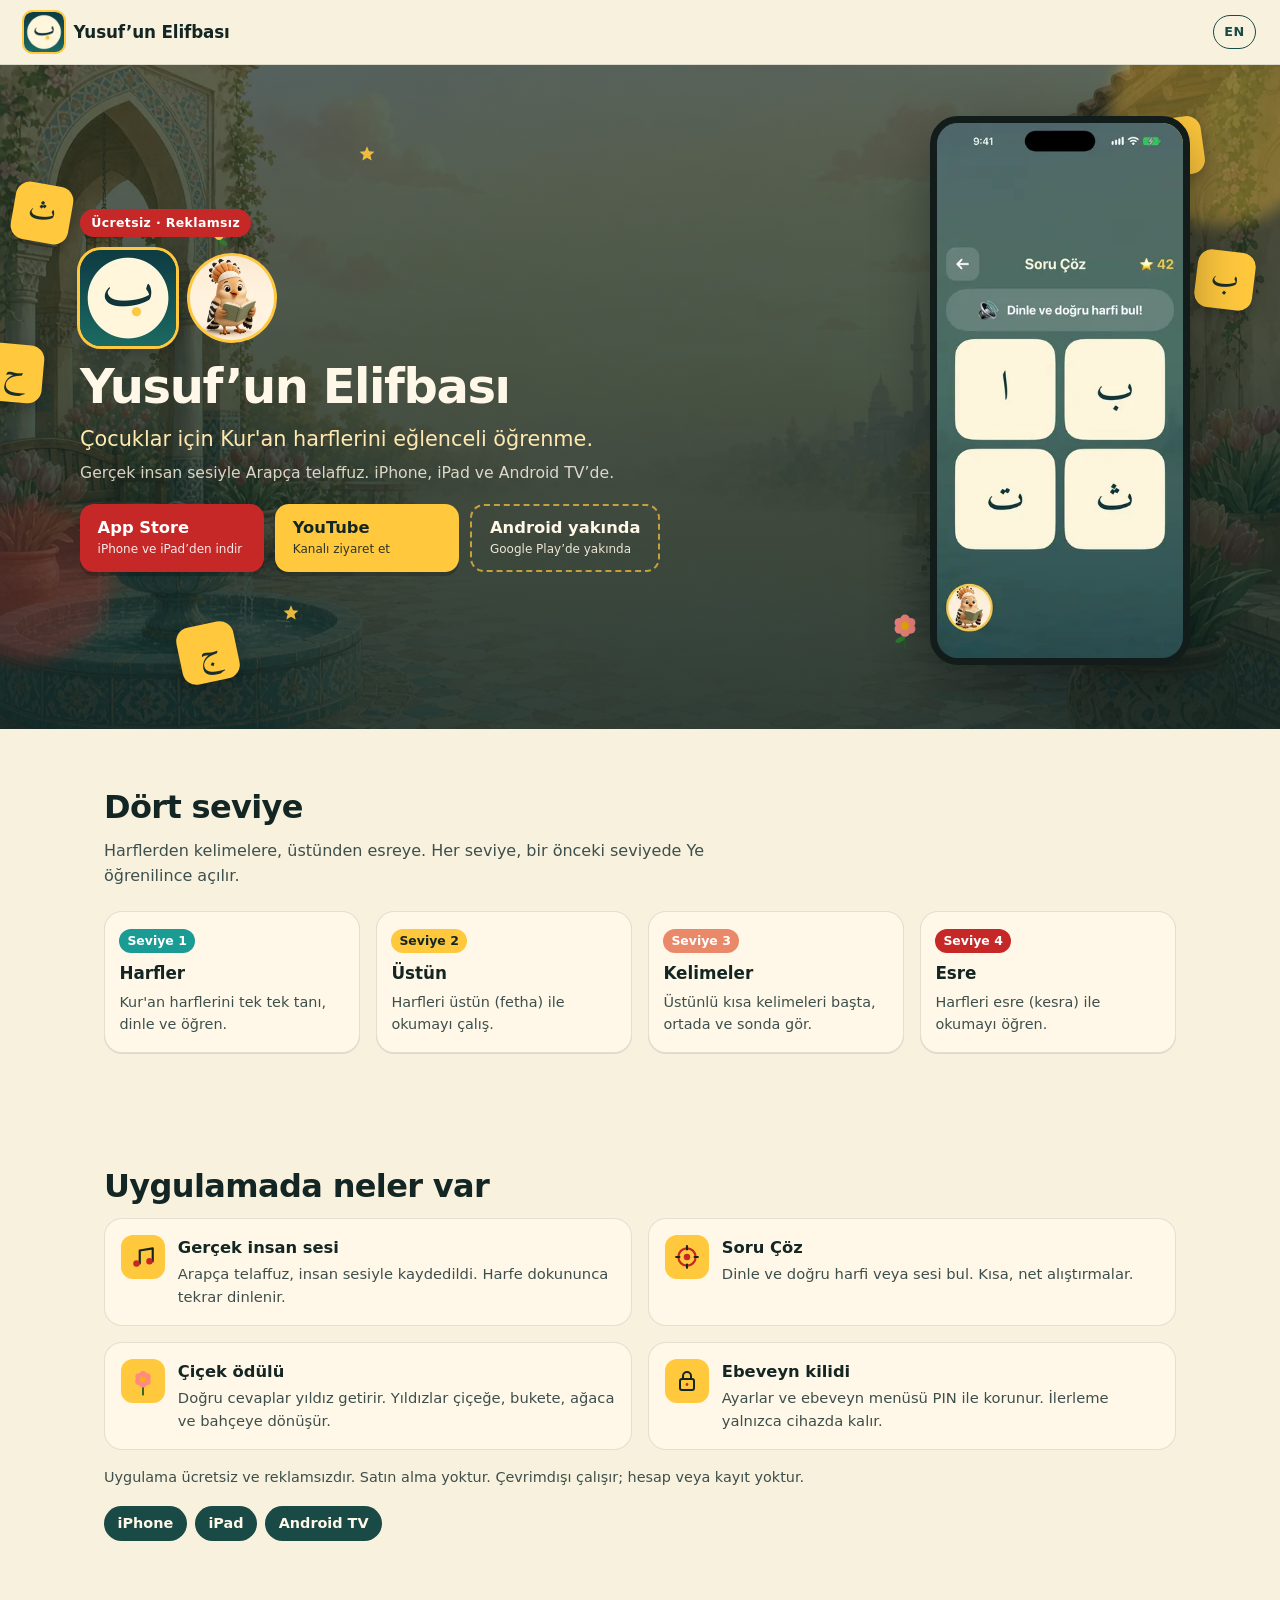
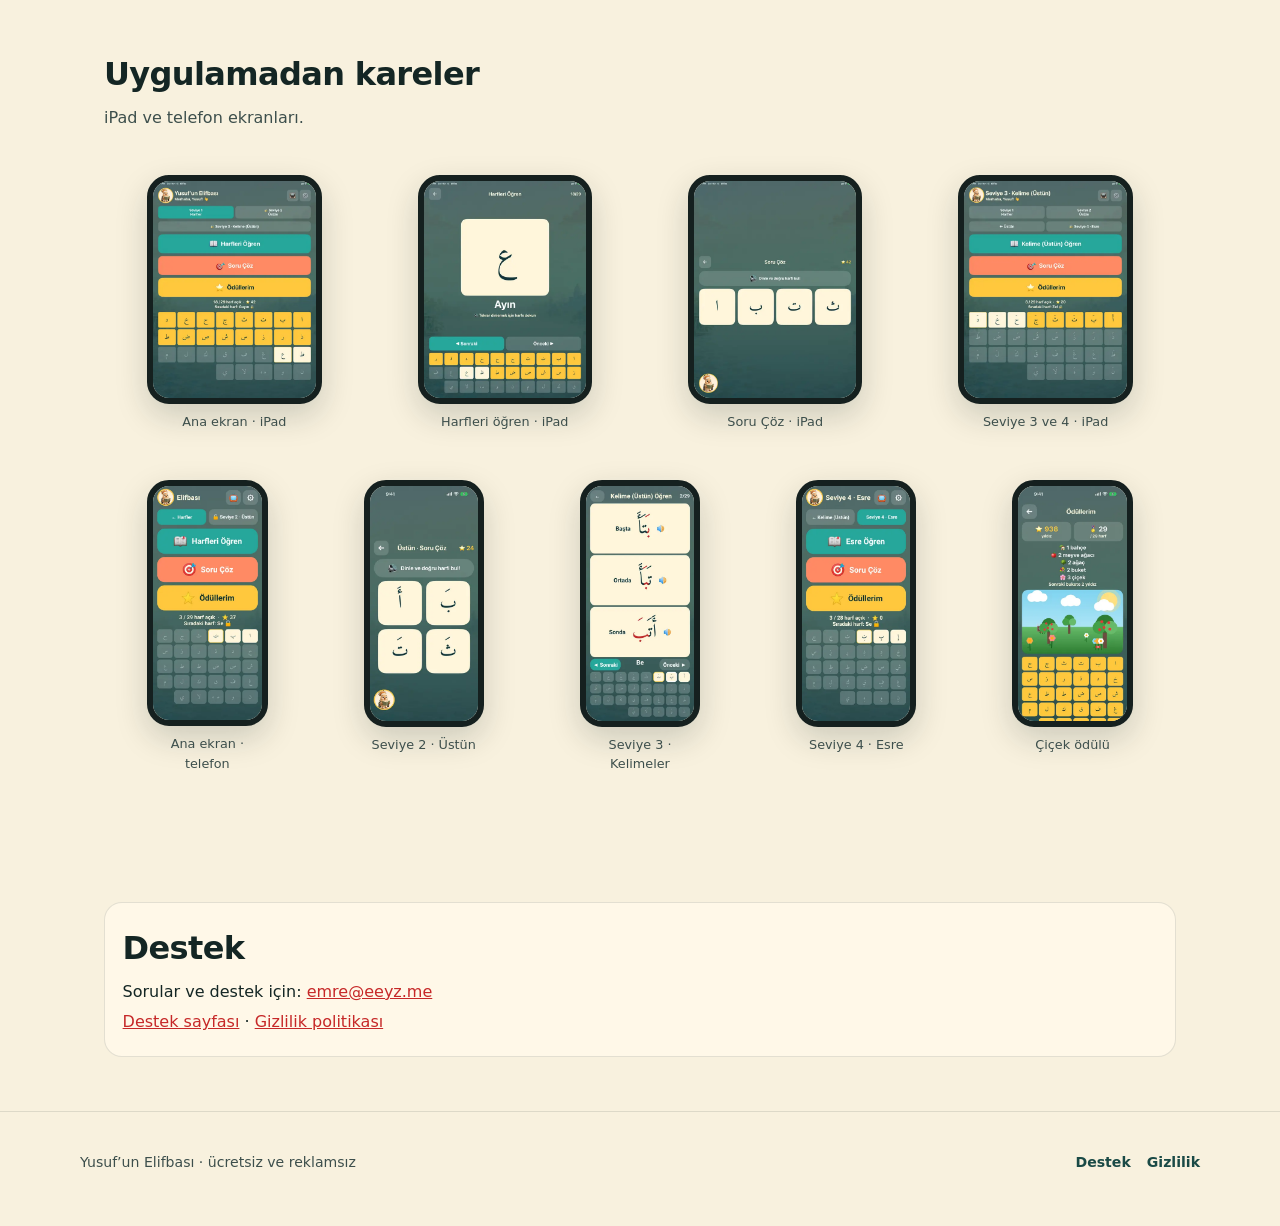
==== index.html @ 8024cc21 "Add Yusuf’un Elifbası landing page Standalone static site for GitHub Pages, copied from the elifba-l" ====
<!doctype html>
<html lang="tr">
<head>
<meta charset="utf-8">
<meta name="viewport" content="width=device-width,initial-scale=1">
<title>Yusuf’un Elifbası — çocuklar için Kur'an harfleri</title>
<meta name="description" content="Yusuf’un Elifbası: çocuklar için ücretsiz, reklamsız Kur'an harfleri uygulaması. Seviye 1–4, gerçek insan sesi, Soru Çöz ve çiçek ödülü. iPhone, iPad ve Android TV.">
<link rel="canonical" href="https://emreenesyavuz.github.io/yusufun-elifbasi/">
<meta name="theme-color" content="#C62828">
<meta name="color-scheme" content="light">

<meta property="og:type" content="website">
<meta property="og:site_name" content="Yusuf’un Elifbası">
<meta property="og:title" content="Yusuf’un Elifbası">
<meta property="og:description" content="Çocuklar için Kur'an harflerini eğlenceli öğrenme. Ücretsiz, reklamsız. iPhone, iPad ve Android TV.">
<meta property="og:url" content="https://emreenesyavuz.github.io/yusufun-elifbasi/">
<meta property="og:image" content="https://emreenesyavuz.github.io/yusufun-elifbasi/assets/img/og.jpg">
<meta property="og:image:width" content="1200">
<meta property="og:image:height" content="630">
<meta property="og:locale" content="tr_TR">
<meta property="og:locale:alternate" content="en_US">
<meta name="twitter:card" content="summary_large_image">
<meta name="twitter:title" content="Yusuf’un Elifbası">
<meta name="twitter:description" content="Çocuklar için Kur'an harflerini eğlenceli öğrenme. Ücretsiz, reklamsız.">
<meta name="twitter:image" content="https://emreenesyavuz.github.io/yusufun-elifbasi/assets/img/og.jpg">

<link rel="icon" type="image/png" sizes="32x32" href="assets/img/favicon-32.png">
<link rel="icon" type="image/png" sizes="48x48" href="assets/img/favicon-48.png">
<link rel="apple-touch-icon" href="assets/img/apple-touch.png">
<link rel="preload" href="assets/fonts/amiri-regular.woff2" as="font" type="font/woff2" crossorigin>
<link rel="stylesheet" href="assets/style.css">
<script defer src="assets/ga.js"></script>
</head>
<body>
<a class="skip" href="#icerik">İçeriğe geç / Skip to content</a>

<header class="top">
  <a class="brand" href="./">
    <img src="assets/img/icon-192.webp" width="40" height="40" alt="">
    <span>Yusuf’un Elifbası</span>
  </a>
  <button type="button" class="lang" id="langToggle" aria-label="Switch language">EN</button>
</header>

<section class="hero">
  <div class="hero-bg"></div>
  <div class="blob blob-gold"></div>
  <div class="blob blob-red"></div>

  <span class="tile-float t1" aria-hidden="true">ا</span>
  <span class="tile-float t2" aria-hidden="true">ب</span>
  <span class="tile-float t3" aria-hidden="true">ت</span>
  <span class="tile-float t4" aria-hidden="true">ث</span>
  <span class="tile-float t5" aria-hidden="true">ج</span>
  <span class="tile-float t6" aria-hidden="true">ح</span>

  <svg class="star s1" viewBox="0 0 24 24" aria-hidden="true"><path d="M12 1.6l2.7 6.6 7.2.7-5.4 4.6 1.7 7-6.2-3.5-6.2 3.5 1.7-7-5.4-4.6 7.2-.7z"/></svg>
  <svg class="star s2" viewBox="0 0 24 24" aria-hidden="true"><path d="M12 1.6l2.7 6.6 7.2.7-5.4 4.6 1.7 7-6.2-3.5-6.2 3.5 1.7-7-5.4-4.6 7.2-.7z"/></svg>
  <svg class="star s3" viewBox="0 0 24 24" aria-hidden="true"><path d="M12 1.6l2.7 6.6 7.2.7-5.4 4.6 1.7 7-6.2-3.5-6.2 3.5 1.7-7-5.4-4.6 7.2-.7z"/></svg>

  <svg class="flower f1" viewBox="0 0 40 54" aria-hidden="true">
    <line x1="20" y1="52" x2="20" y2="26" stroke="#1B5E20" stroke-width="2.6" stroke-linecap="round"/>
    <ellipse cx="14" cy="42" rx="7" ry="3.2" fill="#2E7D32" transform="rotate(-28 14 42)"/>
    <circle cx="20" cy="16" r="6.2" fill="#FF8A80"/>
    <circle cx="27.2" cy="20.2" r="6.2" fill="#FF8A80"/>
    <circle cx="27.2" cy="28.2" r="6.2" fill="#FF8A80"/>
    <circle cx="20" cy="32.2" r="6.2" fill="#FF8A80"/>
    <circle cx="12.8" cy="28.2" r="6.2" fill="#FF8A80"/>
    <circle cx="12.8" cy="20.2" r="6.2" fill="#FF8A80"/>
    <circle cx="20" cy="24" r="5" fill="#FFB300"/>
  </svg>
  <svg class="flower f2" viewBox="0 0 40 54" aria-hidden="true">
    <line x1="20" y1="52" x2="20" y2="26" stroke="#1B5E20" stroke-width="2.6" stroke-linecap="round"/>
    <ellipse cx="26" cy="42" rx="7" ry="3.2" fill="#2E7D32" transform="rotate(28 26 42)"/>
    <circle cx="20" cy="16" r="6.2" fill="#FFD740"/>
    <circle cx="27.2" cy="20.2" r="6.2" fill="#FFD740"/>
    <circle cx="27.2" cy="28.2" r="6.2" fill="#FFD740"/>
    <circle cx="20" cy="32.2" r="6.2" fill="#FFD740"/>
    <circle cx="12.8" cy="28.2" r="6.2" fill="#FFD740"/>
    <circle cx="12.8" cy="20.2" r="6.2" fill="#FFD740"/>
    <circle cx="20" cy="24" r="5" fill="#FFB300"/>
  </svg>

  <div class="hero-inner">
    <div class="hero-copy">
      <span class="badge"><span class="i18n-tr">Ücretsiz · Reklamsız</span><span class="i18n-en">Free · Ad-free</span></span>
      <div class="hero-brand">
        <img class="icon" src="assets/img/icon-192.webp" srcset="assets/img/icon-192.webp 192w, assets/img/icon-512.webp 512w" sizes="84px" width="84" height="84" alt="Yusuf’un Elifbası uygulamasının simgesi">
        <img class="mascot" src="assets/img/mascot-320.webp" srcset="assets/img/mascot-320.webp 320w, assets/img/mascot.webp 640w" sizes="72px" width="72" height="72" alt="Uygulamanın hüthüt kuşu maskotu, elinde kitap tutuyor">
      </div>
      <h1>Yusuf’un Elifbası</h1>
      <p class="pitch">
        <span class="i18n-tr">Çocuklar için Kur'an harflerini eğlenceli öğrenme.</span>
        <span class="i18n-en">A fun way for children to learn the letters of the Quran.</span>
      </p>
      <p class="sub">
        <span class="i18n-tr">Gerçek insan sesiyle Arapça telaffuz. iPhone, iPad ve Android TV’de.</span>
        <span class="i18n-en">Arabic pronunciation with a real human voice. On iPhone, iPad, and Android TV.</span>
      </p>
      <div class="ctas">
        <a class="btn btn-store" data-track="click_app_store" href="https://apps.apple.com/us/app/yusufun-elifbas%C4%B1/id6833286456">
          <strong>App Store</strong>
          <small class="i18n-tr">iPhone ve iPad’den indir</small>
          <small class="i18n-en">Download for iPhone and iPad</small>
        </a>
        <a class="btn btn-yt" data-track="click_youtube" href="https://www.youtube.com/@yusufun-elifbasi" rel="noopener">
          <strong>YouTube</strong>
          <small class="i18n-tr">Kanalı ziyaret et</small>
          <small class="i18n-en">Visit the channel</small>
        </a>
        <button type="button" class="btn btn-soon" data-track="click_android">
          <strong class="i18n-tr">Android yakında</strong>
          <strong class="i18n-en">Android coming soon</strong>
          <small class="i18n-tr">Google Play’de yakında</small>
          <small class="i18n-en">Coming soon on Google Play</small>
        </button>
      </div>
    </div>
    <div class="hero-art">
      <div class="device">
        <img src="assets/img/shots/phone-quiz-360.webp"
             srcset="assets/img/shots/phone-quiz-360.webp 360w, assets/img/shots/phone-quiz.webp 540w"
             sizes="(min-width: 800px) 260px, 230px"
             width="540" height="1173"
             alt="Soru Çöz ekranı: dört Kur'an harfi arasından doğru olanı seçme">
      </div>
    </div>
  </div>
</section>

<main id="icerik">
  <section class="wrap" id="seviyeler">
    <h2>
      <span class="i18n-tr">Dört seviye</span>
      <span class="i18n-en">Four levels</span>
    </h2>
    <p class="lede">
      <span class="i18n-tr">Harflerden kelimelere, üstünden esreye. Her seviye, bir önceki seviyede Ye öğrenilince açılır.</span>
      <span class="i18n-en">From letters to words, from üstün to esre. The next level unlocks once Ye is learned in the previous one.</span>
    </p>
    <div class="levels">
      <article class="level">
        <span class="num">Seviye 1</span>
        <h3>
          <span class="i18n-tr">Harfler</span>
          <span class="i18n-en">Letters</span>
        </h3>
        <p>
          <span class="i18n-tr">Kur'an harflerini tek tek tanı, dinle ve öğren.</span>
          <span class="i18n-en">Meet, hear, and learn each Quran letter.</span>
        </p>
      </article>
      <article class="level">
        <span class="num">Seviye 2</span>
        <h3>Üstün</h3>
        <p>
          <span class="i18n-tr">Harfleri üstün (fetha) ile okumayı çalış.</span>
          <span class="i18n-en">Practice reading letters with üstün (fatha).</span>
        </p>
      </article>
      <article class="level">
        <span class="num">Seviye 3</span>
        <h3>
          <span class="i18n-tr">Kelimeler</span>
          <span class="i18n-en">Words</span>
        </h3>
        <p>
          <span class="i18n-tr">Üstünlü kısa kelimeleri başta, ortada ve sonda gör.</span>
          <span class="i18n-en">See short words with üstün at the start, middle, and end.</span>
        </p>
      </article>
      <article class="level">
        <span class="num">Seviye 4</span>
        <h3>Esre</h3>
        <p>
          <span class="i18n-tr">Harfleri esre (kesra) ile okumayı öğren.</span>
          <span class="i18n-en">Learn to read letters with esre (kasra).</span>
        </p>
      </article>
    </div>
  </section>

  <section class="wrap" id="ozellikler">
    <h2>
      <span class="i18n-tr">Uygulamada neler var</span>
      <span class="i18n-en">What’s in the app</span>
    </h2>
    <div class="features">
      <article class="feat">
        <div class="mark" aria-hidden="true">
          <svg width="26" height="26" viewBox="0 0 24 24" fill="none"><path d="M9 18V6l12-2v12" stroke="#142624" stroke-width="2" stroke-linecap="round" stroke-linejoin="round"/><circle cx="6" cy="18" r="3" fill="#C62828"/><circle cx="18" cy="16" r="3" fill="#C62828"/></svg>
        </div>
        <div>
          <h3>
            <span class="i18n-tr">Gerçek insan sesi</span>
            <span class="i18n-en">A real human voice</span>
          </h3>
          <p>
            <span class="i18n-tr">Arapça telaffuz, insan sesiyle kaydedildi. Harfe dokununca tekrar dinlenir.</span>
            <span class="i18n-en">Arabic pronunciation recorded with a human voice. Tap a letter to hear it again.</span>
          </p>
        </div>
      </article>
      <article class="feat">
        <div class="mark" aria-hidden="true">
          <svg width="26" height="26" viewBox="0 0 24 24" fill="none"><circle cx="12" cy="12" r="8" stroke="#C62828" stroke-width="2"/><circle cx="12" cy="12" r="3" fill="#C62828"/><path d="M12 2v3M12 19v3M2 12h3M19 12h3" stroke="#142624" stroke-width="2" stroke-linecap="round"/></svg>
        </div>
        <div>
          <h3>Soru Çöz</h3>
          <p>
            <span class="i18n-tr">Dinle ve doğru harfi veya sesi bul. Kısa, net alıştırmalar.</span>
            <span class="i18n-en">Listen and find the right letter or sound. Short, clear practice.</span>
          </p>
        </div>
      </article>
      <article class="feat">
        <div class="mark" aria-hidden="true">
          <svg width="26" height="32" viewBox="0 0 40 54"><line x1="20" y1="50" x2="20" y2="26" stroke="#1B5E20" stroke-width="3" stroke-linecap="round"/><circle cx="20" cy="16" r="6" fill="#FF8A80"/><circle cx="27" cy="20" r="6" fill="#FF8A80"/><circle cx="27" cy="28" r="6" fill="#FF8A80"/><circle cx="20" cy="32" r="6" fill="#FF8A80"/><circle cx="13" cy="28" r="6" fill="#FF8A80"/><circle cx="13" cy="20" r="6" fill="#FF8A80"/><circle cx="20" cy="24" r="4.5" fill="#FFB300"/></svg>
        </div>
        <div>
          <h3>
            <span class="i18n-tr">Çiçek ödülü</span>
            <span class="i18n-en">Flower rewards</span>
          </h3>
          <p>
            <span class="i18n-tr">Doğru cevaplar yıldız getirir. Yıldızlar çiçeğe, bukete, ağaca ve bahçeye dönüşür.</span>
            <span class="i18n-en">Right answers earn stars. Stars become flowers, bouquets, trees, and a garden.</span>
          </p>
        </div>
      </article>
      <article class="feat">
        <div class="mark" aria-hidden="true">
          <svg width="24" height="24" viewBox="0 0 24 24" fill="none"><rect x="5" y="10" width="14" height="11" rx="2" stroke="#142624" stroke-width="2"/><path d="M8 10V7a4 4 0 0 1 8 0v3" stroke="#142624" stroke-width="2" stroke-linecap="round"/><circle cx="12" cy="15.5" r="1.4" fill="#C62828"/></svg>
        </div>
        <div>
          <h3>
            <span class="i18n-tr">Ebeveyn kilidi</span>
            <span class="i18n-en">Parent lock</span>
          </h3>
          <p>
            <span class="i18n-tr">Ayarlar ve ebeveyn menüsü PIN ile korunur. İlerleme yalnızca cihazda kalır.</span>
            <span class="i18n-en">Settings and the parent menu are PIN-protected. Progress stays on the device.</span>
          </p>
        </div>
      </article>
    </div>
    <p class="note">
      <span class="i18n-tr">Uygulama ücretsiz ve reklamsızdır. Satın alma yoktur. Çevrimdışı çalışır; hesap veya kayıt yoktur.</span>
      <span class="i18n-en">The app is free and ad-free. There are no purchases. It works offline, with no accounts or sign-up.</span>
    </p>
    <div class="platforms" style="margin-top:1.1rem">
      <span class="pill">iPhone</span>
      <span class="pill">iPad</span>
      <span class="pill">Android TV</span>
    </div>
  </section>

  <section class="wrap" id="ekranlar">
    <h2>
      <span class="i18n-tr">Uygulamadan kareler</span>
      <span class="i18n-en">Screens from the app</span>
    </h2>
    <p class="lede">
      <span class="i18n-tr">iPad ve telefon ekranları.</span>
      <span class="i18n-en">iPad and phone screens.</span>
      <span class="swipe-hint i18n-tr"> Yanlara kaydırarak bakabilirsiniz.</span>
      <span class="swipe-hint i18n-en"> Swipe sideways to browse.</span>
    </p>
    <div class="shots">
      <figure class="shot ipad">
        <img loading="lazy" src="assets/img/shots/ipad-home-540.webp" srcset="assets/img/shots/ipad-home-540.webp 540w, assets/img/shots/ipad-home.webp 900w" sizes="(min-width: 800px) 300px, 72vw" width="900" height="1200" alt="iPad ana ekranı: seviyeler, Harfleri Öğren, Soru Çöz ve harf tahtası">
        <figcaption><span class="i18n-tr">Ana ekran · iPad</span><span class="i18n-en">Home · iPad</span></figcaption>
      </figure>
      <figure class="shot ipad">
        <img loading="lazy" src="assets/img/shots/ipad-learn-540.webp" srcset="assets/img/shots/ipad-learn-540.webp 540w, assets/img/shots/ipad-learn.webp 900w" sizes="(min-width: 800px) 300px, 72vw" width="900" height="1200" alt="Harfleri Öğren ekranı, büyük Ayın harfi">
        <figcaption><span class="i18n-tr">Harfleri öğren · iPad</span><span class="i18n-en">Learn letters · iPad</span></figcaption>
      </figure>
      <figure class="shot ipad">
        <img loading="lazy" src="assets/img/shots/ipad-quiz-540.webp" srcset="assets/img/shots/ipad-quiz-540.webp 540w, assets/img/shots/ipad-quiz.webp 900w" sizes="(min-width: 800px) 300px, 72vw" width="900" height="1200" alt="iPad’de Soru Çöz: dinle ve doğru harfi bul">
        <figcaption>Soru Çöz · iPad</figcaption>
      </figure>
      <figure class="shot ipad">
        <img loading="lazy" src="assets/img/shots/ipad-seviye3-540.webp" srcset="assets/img/shots/ipad-seviye3-540.webp 540w, assets/img/shots/ipad-seviye3.webp 900w" sizes="(min-width: 800px) 300px, 72vw" width="900" height="1200" alt="Seviye 3 Kelime (Üstün) ana ekranı, kilitli Seviye 4 Esre">
        <figcaption><span class="i18n-tr">Seviye 3 ve 4 · iPad</span><span class="i18n-en">Levels 3 and 4 · iPad</span></figcaption>
      </figure>
      <figure class="shot">
        <img loading="lazy" src="assets/img/shots/phone-home-360.webp" srcset="assets/img/shots/phone-home-360.webp 360w, assets/img/shots/phone-home.webp 540w" sizes="(min-width: 800px) 230px, 58vw" width="540" height="1171" alt="Telefon ana ekranı: Harfleri Öğren, Soru Çöz ve Ödüllerim">
        <figcaption><span class="i18n-tr">Ana ekran · telefon</span><span class="i18n-en">Home · phone</span></figcaption>
      </figure>
      <figure class="shot">
        <img loading="lazy" src="assets/img/shots/phone-ustun-360.webp" srcset="assets/img/shots/phone-ustun-360.webp 360w, assets/img/shots/phone-ustun.webp 540w" sizes="(min-width: 800px) 230px, 58vw" width="540" height="1173" alt="Üstün Soru Çöz: üstün işaretli harfler">
        <figcaption><span class="i18n-tr">Seviye 2 · Üstün</span><span class="i18n-en">Level 2 · Üstün</span></figcaption>
      </figure>
      <figure class="shot">
        <img loading="lazy" src="assets/img/shots/phone-kelime-360.webp" srcset="assets/img/shots/phone-kelime-360.webp 360w, assets/img/shots/phone-kelime.webp 540w" sizes="(min-width: 800px) 230px, 58vw" width="540" height="1171" alt="Kelime öğrenme: aynı kelimenin başta, ortada ve sonda yazılışı">
        <figcaption><span class="i18n-tr">Seviye 3 · Kelimeler</span><span class="i18n-en">Level 3 · Words</span></figcaption>
      </figure>
      <figure class="shot">
        <img loading="lazy" src="assets/img/shots/phone-esre-360.webp" srcset="assets/img/shots/phone-esre-360.webp 360w, assets/img/shots/phone-esre.webp 540w" sizes="(min-width: 800px) 230px, 58vw" width="540" height="1171" alt="Seviye 4 Esre ana ekranı ve esreli harf tahtası">
        <figcaption><span class="i18n-tr">Seviye 4 · Esre</span><span class="i18n-en">Level 4 · Esre</span></figcaption>
      </figure>
      <figure class="shot">
        <img loading="lazy" src="assets/img/shots/phone-garden-360.webp" srcset="assets/img/shots/phone-garden-360.webp 360w, assets/img/shots/phone-garden.webp 540w" sizes="(min-width: 800px) 230px, 58vw" width="540" height="1173" alt="Ödüllerim: yıldızlar, çiçekler, ağaçlar ve bahçe">
        <figcaption><span class="i18n-tr">Çiçek ödülü</span><span class="i18n-en">Flower rewards</span></figcaption>
      </figure>
    </div>
  </section>

  <section class="wrap" id="destek">
    <div class="destek">
      <h2>
        <span class="i18n-tr">Destek</span>
        <span class="i18n-en">Support</span>
      </h2>
      <p>
        <span class="i18n-tr">Sorular ve destek için:</span>
        <span class="i18n-en">For questions and support:</span>
        <a href="mailto:emre@eeyz.me">emre@eeyz.me</a>
      </p>
      <p>
        <a href="destek.html"><span class="i18n-tr">Destek sayfası</span><span class="i18n-en">Support page</span></a>
        ·
        <a href="privacy.html"><span class="i18n-tr">Gizlilik politikası</span><span class="i18n-en">Privacy policy</span></a>
      </p>
    </div>
  </section>
</main>

<footer>
  <div class="foot">
    <p>Yusuf’un Elifbası · <span class="i18n-tr">ücretsiz ve reklamsız</span><span class="i18n-en">free and ad-free</span></p>
    <nav>
      <a href="destek.html"><span class="i18n-tr">Destek</span><span class="i18n-en">Support</span></a>
      <a href="privacy.html"><span class="i18n-tr">Gizlilik</span><span class="i18n-en">Privacy</span></a>
    </nav>
  </div>
</footer>

<script>
(function () {
  var html = document.documentElement;
  var btn = document.getElementById('langToggle');
  function apply(lang) {
    html.lang = lang;
    btn.textContent = lang === 'en' ? 'TR' : 'EN';
    btn.setAttribute('aria-label', lang === 'en' ? 'Türkçeye geç' : 'Switch to English');
    try { localStorage.setItem('elifba-lang', lang); } catch (e) {}
  }
  var saved = null;
  try { saved = localStorage.getItem('elifba-lang'); } catch (e) {}
  if (saved === 'en' || saved === 'tr') apply(saved);
  btn.addEventListener('click', function () {
    apply(html.lang === 'en' ? 'tr' : 'en');
  });
})();
</script>
</body>
</html>
---- assets/style.css ----
/* Yusuf’un Elifbası landing — mobile first */
:root {
  --red: #C62828;
  --red-dark: #8E1C1C;
  --gold: #FFC83D;
  --gold-deep: #E6B022;
  --cream: #F8F1DE;
  --paper: #FFF8E8;
  --ink: #142624;
  --ink-soft: #3D4F4C;
  --teal: #1A4A46;
  --teal-mid: #1E7A73;
  --teal-btn: #1A9B93;
  --coral: #E9896A;
  --tile-ink: #1A2E2C;
  --line: rgba(26, 46, 44, 0.12);
  --shadow: 0 12px 32px rgba(16, 36, 34, 0.18);
  --radius: 18px;
  --max: 1120px;
  --sans: "Segoe UI", "Helvetica Neue", system-ui, -apple-system, Roboto, sans-serif;
}

@font-face {
  font-family: Amiri;
  font-style: normal;
  font-weight: 400;
  font-display: swap;
  src: url("fonts/amiri-regular.woff2") format("woff2");
}

* { box-sizing: border-box; }
html { scroll-behavior: smooth; }
html, body { margin: 0; padding: 0; }
body {
  font-family: var(--sans);
  color: var(--ink);
  background: var(--cream);
  line-height: 1.55;
  -webkit-font-smoothing: antialiased;
  text-rendering: optimizeLegibility;
}

img { max-width: 100%; height: auto; display: block; }
a { color: var(--red); }
a:hover { color: var(--red-dark); }

.skip {
  position: absolute;
  left: -999px;
  top: 0;
  background: #fff;
  padding: .6rem 1rem;
  z-index: 20;
}
.skip:focus { left: .6rem; top: .6rem; }

/* i18n: default Turkish */
.i18n-en { display: none; }
html[lang="en"] .i18n-tr { display: none; }
html[lang="en"] .i18n-en { display: inline; }
html[lang="en"] p .i18n-en,
html[lang="en"] li .i18n-en,
html[lang="en"] h1 .i18n-en,
html[lang="en"] h2 .i18n-en,
html[lang="en"] h3 .i18n-en { display: inline; }
.i18n-block { display: block; }
html[lang="en"] .i18n-tr.i18n-block { display: none; }
html[lang="tr"] .i18n-en.i18n-block { display: none; }
html[lang="en"] .i18n-en.i18n-block { display: block; }

/* Header */
.top {
  position: sticky;
  top: 0;
  z-index: 10;
  display: flex;
  align-items: center;
  justify-content: space-between;
  gap: .75rem;
  padding: .65rem 1rem;
  background: rgba(248, 241, 222, 0.9);
  backdrop-filter: blur(10px);
  border-bottom: 1px solid var(--line);
}
.brand {
  display: flex;
  align-items: center;
  gap: .6rem;
  color: inherit;
  text-decoration: none;
  font-weight: 700;
  letter-spacing: -.01em;
}
.brand img {
  width: 40px;
  height: 40px;
  border-radius: 22%;
  box-shadow: 0 0 0 2px var(--gold);
}
.brand span { font-size: 1.05rem; }
.lang {
  border: 1.5px solid var(--teal);
  background: transparent;
  color: var(--teal);
  font: inherit;
  font-weight: 700;
  font-size: .8rem;
  letter-spacing: .04em;
  padding: .35rem .65rem;
  border-radius: 999px;
  cursor: pointer;
}
.lang:hover, .lang:focus-visible { background: var(--gold); border-color: var(--gold); }

/* Hero */
.hero {
  position: relative;
  overflow: hidden;
  color: #FFF8E8;
  padding: 2.2rem 1rem 3rem;
  isolation: isolate;
}
.hero-bg {
  position: absolute;
  inset: 0;
  background:
    linear-gradient(180deg, rgba(16, 42, 40, 0.72) 0%, rgba(16, 38, 36, 0.88) 100%),
    url("img/bg-courtyard-800.webp") center / cover no-repeat;
  z-index: -2;
}
@media (min-width: 800px) {
  .hero-bg { background-image: linear-gradient(180deg, rgba(16, 42, 40, 0.68) 0%, rgba(16, 38, 36, 0.86) 100%), url("img/bg-courtyard.webp"); }
}

.blob, .deco, .tile-float, .star, .flower {
  position: absolute;
  pointer-events: none;
  z-index: -1;
}
.blob {
  border-radius: 50%;
  filter: blur(8px);
  opacity: .35;
}
.blob-gold { width: 220px; height: 220px; background: var(--gold); top: -60px; right: -50px; }
.blob-red { width: 160px; height: 160px; background: var(--red); bottom: 10%; left: -50px; opacity: .25; }

.hero-inner {
  max-width: var(--max);
  margin: 0 auto;
  display: grid;
  gap: 1.8rem;
  align-items: center;
}

.badge {
  display: inline-block;
  background: var(--red);
  color: #fff;
  font-weight: 700;
  font-size: .78rem;
  letter-spacing: .03em;
  padding: .28rem .7rem;
  border-radius: 999px;
  margin: 0 0 .8rem;
}

.hero-copy, .hero-art { position: relative; z-index: 2; }
.hero-inner { position: relative; z-index: 2; }
.hero-brand {
  display: flex;
  align-items: center;
  gap: .9rem;
  margin-bottom: .85rem;
}
.hero-brand img.icon {
  width: 84px;
  height: 84px;
  border-radius: 22%;
  box-shadow: 0 0 0 3px var(--gold), 0 10px 24px rgba(0,0,0,.28);
}
.mascot {
  width: 72px;
  height: 72px;
  border-radius: 50%;
  background: #F3E6C8;
  object-fit: cover;
  object-position: top;
  box-shadow: 0 0 0 3px var(--gold);
}
h1 {
  font-size: clamp(1.85rem, 6vw, 3rem);
  line-height: 1.15;
  letter-spacing: -.03em;
  margin: 0 0 .55rem;
}
.pitch {
  font-size: clamp(1.05rem, 2.6vw, 1.3rem);
  margin: 0 0 .35rem;
  color: #FFE9B0;
  font-weight: 500;
}
.sub {
  margin: 0 0 1.2rem;
  color: rgba(255, 248, 232, .82);
  font-size: .98rem;
}

.ctas {
  display: flex;
  flex-wrap: wrap;
  gap: .7rem;
  align-items: stretch;
}
.btn {
  display: inline-flex;
  flex-direction: column;
  justify-content: center;
  align-items: flex-start;
  gap: .1rem;
  text-decoration: none;
  border: 0;
  font: inherit;
  cursor: pointer;
  padding: .75rem 1.1rem;
  border-radius: 14px;
  min-height: 56px;
  min-width: 11.5rem;
  box-shadow: 0 4px 0 rgba(0,0,0,.18);
  transition: transform .15s ease, box-shadow .15s ease;
}
.btn:hover { transform: translateY(-1px); }
.btn:active { transform: translateY(1px); box-shadow: 0 2px 0 rgba(0,0,0,.18); }
.btn strong { font-size: 1.02rem; line-height: 1.2; }
.btn small { font-size: .75rem; opacity: .9; font-weight: 500; }
.btn-store { background: var(--red); color: #fff; }
.btn-store:hover, .btn-store:focus-visible { color: #fff; background: #D32F2F; }
.btn-yt { background: var(--gold); color: var(--ink); }
.btn-yt:hover, .btn-yt:focus-visible { color: var(--ink); background: #FFD35A; }
.btn-soon {
  background: transparent;
  color: #FFF8E8;
  border: 2px dashed rgba(255, 200, 61, .7);
  box-shadow: none;
  cursor: default;
  text-align: left;
}
.btn-soon:hover { transform: none; }

/* Floating letter tiles */
.tile-float {
  font-family: Amiri, serif;
  width: 52px;
  height: 52px;
  background: var(--gold);
  color: var(--tile-ink);
  border-radius: 14px;
  display: grid;
  place-items: center;
  font-size: 1.7rem;
  line-height: 1;
  box-shadow: 0 6px 14px rgba(0,0,0,.22);
  animation: bob 5.5s ease-in-out infinite;
}
.t1 { top: 8%; right: 6%; animation-delay: 0s; transform: rotate(-8deg); }
.t2 { top: 28%; right: 2%; animation-delay: .6s; transform: rotate(7deg); width: 44px; height: 44px; font-size: 1.45rem; }
.t3 { bottom: 18%; right: 10%; animation-delay: 1.2s; transform: rotate(-6deg); }
.t4 { top: 18%; left: 1%; animation-delay: .3s; transform: rotate(10deg); width: 40px; height: 40px; }
.t5 { bottom: 7%; left: 14%; animation-delay: 1.6s; transform: rotate(-12deg); }
.t6 { top: 42%; left: -1.2%; animation-delay: .9s; transform: rotate(5deg); width: 36px; height: 36px; font-size: 1.25rem; }

@keyframes bob {
  0%, 100% { translate: 0 0; }
  50% { translate: 0 -10px; }
}

.star, .flower { opacity: .9; }
.star { width: 18px; height: 18px; fill: var(--gold); animation: twinkle 3s ease-in-out infinite; }
.s1 { top: 12%; left: 28%; }
.s2 { top: 36%; right: 22%; animation-delay: 1s; }
.s3 { bottom: 16%; left: 22%; animation-delay: 1.6s; }
@keyframes twinkle {
  0%, 100% { opacity: .4; transform: scale(.9) rotate(0); }
  50% { opacity: 1; transform: scale(1.15) rotate(12deg); }
}

.flower { width: 34px; height: 42px; animation: bob 6s ease-in-out infinite; }
.f1 { bottom: 12%; right: 28%; }
.f2 { top: 22%; left: 16%; animation-delay: 1.4s; width: 28px; }

@media (prefers-reduced-motion: reduce) {
  .tile-float, .star, .flower, .btn { animation: none; transition: none; }
  html { scroll-behavior: auto; }
}

.hero-art { position: relative; justify-self: center; }
.device {
  width: min(230px, 62vw);
  filter: drop-shadow(0 18px 28px rgba(0,0,0,.35));
}
.device img {
  width: 100%;
  border-radius: 28px;
  border: 7px solid #121C1B;
  background: #121C1B;
}

/* Sections */
.wrap { max-width: var(--max); margin: 0 auto; padding: 2.6rem 1rem; }
section h2 {
  font-size: clamp(1.4rem, 3.4vw, 2rem);
  letter-spacing: -.02em;
  margin: 0 0 .4rem;
}
.lede { color: var(--ink-soft); margin: 0 0 1.4rem; max-width: 40rem; }

.levels {
  display: grid;
  grid-template-columns: 1fr 1fr;
  gap: .75rem;
}
.level {
  background: var(--paper);
  border-radius: var(--radius);
  padding: 1rem .9rem 1.05rem;
  box-shadow: 0 1px 0 var(--line);
  border: 1px solid var(--line);
  min-height: 8.2rem;
}
.level .num {
  display: inline-block;
  background: var(--gold);
  color: var(--ink);
  font-weight: 800;
  font-size: .78rem;
  padding: .15rem .5rem;
  border-radius: 999px;
  margin-bottom: .45rem;
}
.level h3 { margin: 0 0 .3rem; font-size: 1.05rem; }
.level p { margin: 0; color: var(--ink-soft); font-size: .9rem; }
.level:nth-child(1) .num { background: var(--teal-btn); color: #fff; }
.level:nth-child(2) .num { background: var(--gold); }
.level:nth-child(3) .num { background: var(--coral); color: #fff; }
.level:nth-child(4) .num { background: var(--red); color: #fff; }

.note {
  margin: 1rem 0 0;
  font-size: .9rem;
  color: var(--ink-soft);
}

.features {
  display: grid;
  gap: .75rem;
}
.feat {
  display: grid;
  grid-template-columns: auto 1fr;
  gap: .8rem;
  align-items: start;
  background: var(--paper);
  border: 1px solid var(--line);
  border-radius: var(--radius);
  padding: 1rem;
}
.feat .mark {
  width: 44px;
  height: 44px;
  border-radius: 12px;
  display: grid;
  place-items: center;
  background: var(--gold);
  flex-shrink: 0;
}
.feat h3 { margin: 0 0 .2rem; font-size: 1.02rem; }
.feat p { margin: 0; color: var(--ink-soft); font-size: .92rem; }

/* Screenshots */
.shots {
  display: flex;
  gap: 1rem;
  overflow-x: auto;
  padding: .4rem .2rem 1.2rem;
  scroll-snap-type: x mandatory;
  -webkit-overflow-scrolling: touch;
}
.shot {
  flex: 0 0 auto;
  width: min(210px, 58vw);
  scroll-snap-align: start;
}
.shot.ipad { width: min(260px, 72vw); }
.shot img {
  width: 100%;
  border-radius: 22px;
  border: 6px solid #15201F;
  background: #15201F;
  box-shadow: var(--shadow);
}
.shot figcaption {
  text-align: center;
  font-size: .8rem;
  color: var(--ink-soft);
  margin-top: .5rem;
}

.platforms {
  display: flex;
  flex-wrap: wrap;
  gap: .5rem;
}
.pill {
  background: var(--teal);
  color: #FFF8E8;
  padding: .4rem .85rem;
  border-radius: 999px;
  font-weight: 650;
  font-size: .9rem;
}

/* Destek / footer */
.destek {
  background: var(--paper);
  border: 1px solid var(--line);
  border-radius: var(--radius);
  padding: 1.3rem 1.1rem;
}
.destek p { margin: .35rem 0 0; }
footer {
  padding: 1.6rem 1rem 2.4rem;
  color: var(--ink-soft);
  font-size: .88rem;
  border-top: 1px solid var(--line);
}
.foot {
  max-width: var(--max);
  margin: 0 auto;
  display: flex;
  flex-wrap: wrap;
  gap: .6rem 1.2rem;
  align-items: center;
  justify-content: space-between;
}
.foot nav { display: flex; gap: 1rem; }
.foot a { color: var(--teal); font-weight: 600; text-decoration: none; }
.foot a:hover { text-decoration: underline; color: var(--red); }

/* Legal pages */
.legal {
  max-width: 720px;
  margin: 0 auto;
  padding: 1.5rem 1rem 3rem;
}
.legal h1 { font-size: 1.7rem; margin: .6rem 0; }
.legal h2 { font-size: 1.2rem; margin-top: 2rem; }
.back { font-weight: 650; text-decoration: none; color: var(--teal); }
.back:hover { color: var(--red); }

@media (min-width: 800px) {
  .top { padding: .75rem 1.5rem; }
  .hero { padding: 3.2rem 1.5rem 4rem; }
  .hero-inner { grid-template-columns: 1fr minmax(240px, 280px); gap: 2.5rem; }
  .device { width: 260px; }
  .hero-brand img.icon { width: 96px; height: 96px; }
  .mascot { width: 84px; height: 84px; }
  .levels { grid-template-columns: repeat(4, 1fr); gap: 1rem; }
  .features { grid-template-columns: 1fr 1fr; gap: 1rem; }
  .wrap { padding: 3.4rem 1.5rem; }
  .tile-float { width: 58px; height: 58px; font-size: 1.9rem; }
  .shots {
    display: grid;
    grid-template-columns: repeat(20, 1fr);
    overflow: visible;
    padding-bottom: .2rem;
  }
  .shot, .shot.ipad { width: auto; }
  .shot.ipad { grid-column: span 5; }
  .shot:not(.ipad) { grid-column: span 4; }
  .swipe-hint, html[lang="en"] .swipe-hint { display: none !important; }
}

@media (max-width: 700px) {
  .t2, .t3, .t4, .t5, .t6, .f2, .s1, .s2, .s3 { display: none; }
}
@media (max-width: 420px) {
  .btn { min-width: 100%; }
}
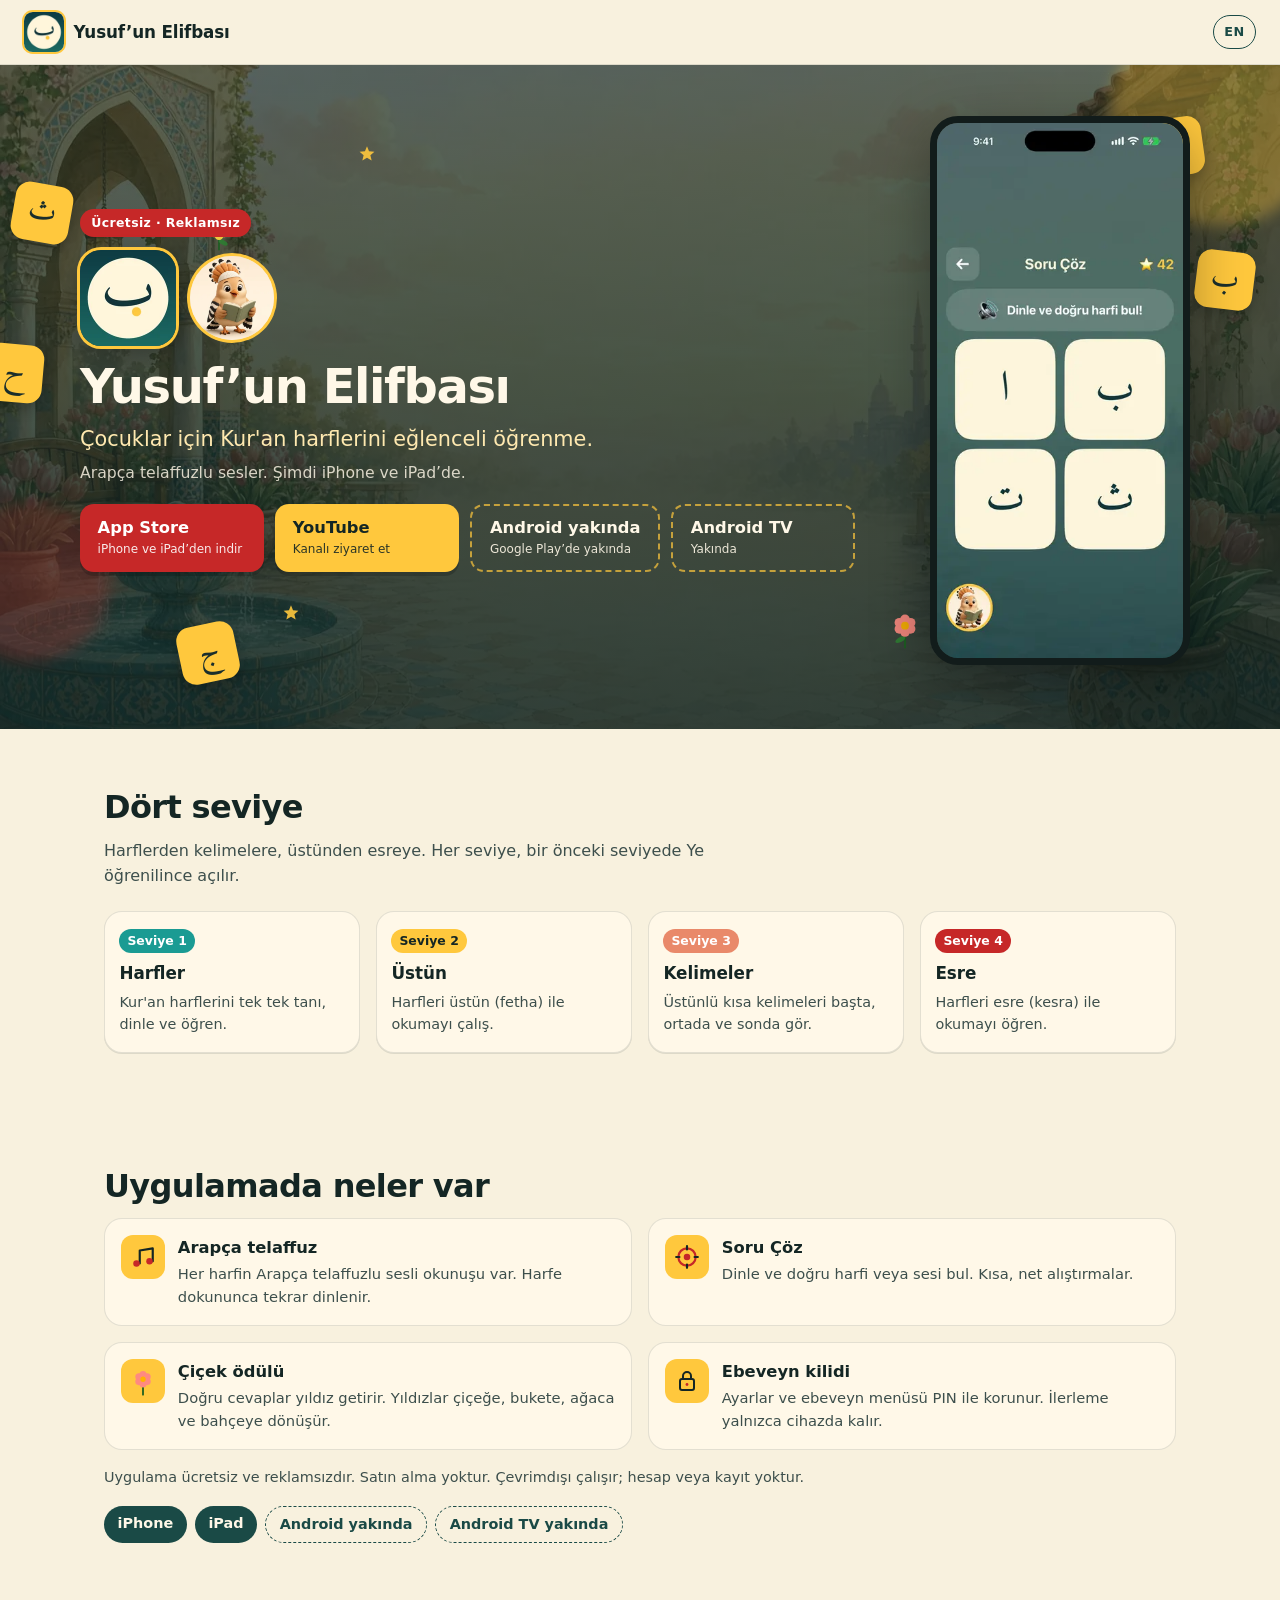
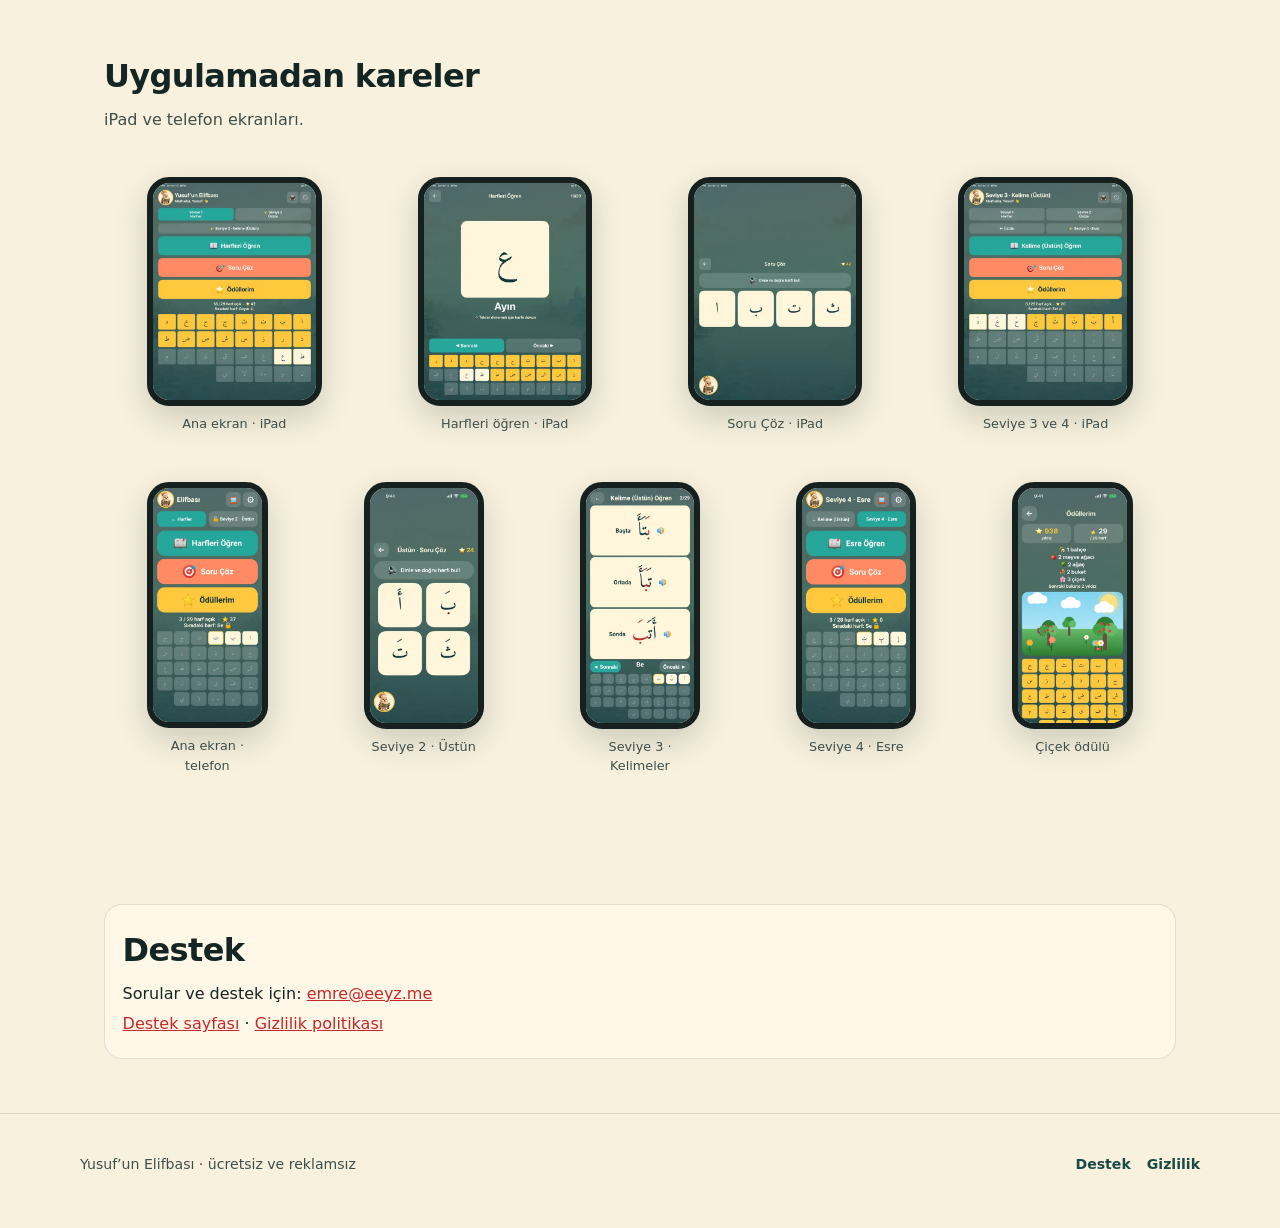
==== commit 6f35c70c: "Correct voice and platform claims Drop the real-human-voice wording in favor of neutral Arabic pronu" ====
--- a/index.html
+++ b/index.html
@@ -4,17 +4,17 @@
 <meta charset="utf-8">
 <meta name="viewport" content="width=device-width,initial-scale=1">
 <title>Yusuf’un Elifbası — çocuklar için Kur'an harfleri</title>
-<meta name="description" content="Yusuf’un Elifbası: çocuklar için ücretsiz, reklamsız Kur'an harfleri uygulaması. Seviye 1–4, gerçek insan sesi, Soru Çöz ve çiçek ödülü. iPhone, iPad ve Android TV.">
-<link rel="canonical" href="https://emreenesyavuz.github.io/yusufun-elifbasi/">
+<meta name="description" content="Yusuf’un Elifbası: çocuklar için ücretsiz, reklamsız Kur'an harfleri uygulaması. Seviye 1–4, Arapça telaffuzlu sesler, Soru Çöz ve çiçek ödülü. iPhone ve iPad.">
+<link rel="canonical" href="https://yusufun-elifbasi.github.io/">
 <meta name="theme-color" content="#C62828">
 <meta name="color-scheme" content="light">
 
 <meta property="og:type" content="website">
 <meta property="og:site_name" content="Yusuf’un Elifbası">
 <meta property="og:title" content="Yusuf’un Elifbası">
-<meta property="og:description" content="Çocuklar için Kur'an harflerini eğlenceli öğrenme. Ücretsiz, reklamsız. iPhone, iPad ve Android TV.">
-<meta property="og:url" content="https://emreenesyavuz.github.io/yusufun-elifbasi/">
-<meta property="og:image" content="https://emreenesyavuz.github.io/yusufun-elifbasi/assets/img/og.jpg">
+<meta property="og:description" content="Çocuklar için Kur'an harflerini eğlenceli öğrenme. Ücretsiz, reklamsız. iPhone ve iPad.">
+<meta property="og:url" content="https://yusufun-elifbasi.github.io/">
+<meta property="og:image" content="https://yusufun-elifbasi.github.io/assets/img/og.jpg">
 <meta property="og:image:width" content="1200">
 <meta property="og:image:height" content="630">
 <meta property="og:locale" content="tr_TR">
@@ -22,7 +22,7 @@
 <meta name="twitter:card" content="summary_large_image">
 <meta name="twitter:title" content="Yusuf’un Elifbası">
 <meta name="twitter:description" content="Çocuklar için Kur'an harflerini eğlenceli öğrenme. Ücretsiz, reklamsız.">
-<meta name="twitter:image" content="https://emreenesyavuz.github.io/yusufun-elifbasi/assets/img/og.jpg">
+<meta name="twitter:image" content="https://yusufun-elifbasi.github.io/assets/img/og.jpg">
 
 <link rel="icon" type="image/png" sizes="32x32" href="assets/img/favicon-32.png">
 <link rel="icon" type="image/png" sizes="48x48" href="assets/img/favicon-48.png">
@@ -94,8 +94,8 @@
         <span class="i18n-en">A fun way for children to learn the letters of the Quran.</span>
       </p>
       <p class="sub">
-        <span class="i18n-tr">Gerçek insan sesiyle Arapça telaffuz. iPhone, iPad ve Android TV’de.</span>
-        <span class="i18n-en">Arabic pronunciation with a real human voice. On iPhone, iPad, and Android TV.</span>
+        <span class="i18n-tr">Arapça telaffuzlu sesler. Şimdi iPhone ve iPad’de.</span>
+        <span class="i18n-en">Spoken Arabic pronunciation. Now on iPhone and iPad.</span>
       </p>
       <div class="ctas">
         <a class="btn btn-store" data-track="click_app_store" href="https://apps.apple.com/us/app/yusufun-elifbas%C4%B1/id6833286456">
@@ -113,6 +113,11 @@
           <strong class="i18n-en">Android coming soon</strong>
           <small class="i18n-tr">Google Play’de yakında</small>
           <small class="i18n-en">Coming soon on Google Play</small>
+        </button>
+        <button type="button" class="btn btn-soon" data-track="click_android_tv">
+          <strong>Android TV</strong>
+          <small class="i18n-tr">Yakında</small>
+          <small class="i18n-en">Coming soon</small>
         </button>
       </div>
     </div>
@@ -192,12 +197,12 @@
         </div>
         <div>
           <h3>
-            <span class="i18n-tr">Gerçek insan sesi</span>
-            <span class="i18n-en">A real human voice</span>
+            <span class="i18n-tr">Arapça telaffuz</span>
+            <span class="i18n-en">Arabic pronunciation</span>
           </h3>
           <p>
-            <span class="i18n-tr">Arapça telaffuz, insan sesiyle kaydedildi. Harfe dokununca tekrar dinlenir.</span>
-            <span class="i18n-en">Arabic pronunciation recorded with a human voice. Tap a letter to hear it again.</span>
+            <span class="i18n-tr">Her harfin Arapça telaffuzlu sesli okunuşu var. Harfe dokununca tekrar dinlenir.</span>
+            <span class="i18n-en">Each letter has a spoken Arabic pronunciation. Tap a letter to hear it again.</span>
           </p>
         </div>
       </article>
@@ -251,7 +256,8 @@
     <div class="platforms" style="margin-top:1.1rem">
       <span class="pill">iPhone</span>
       <span class="pill">iPad</span>
-      <span class="pill">Android TV</span>
+      <span class="pill pill-soon"><span class="i18n-tr">Android yakında</span><span class="i18n-en">Android coming soon</span></span>
+      <span class="pill pill-soon"><span class="i18n-tr">Android TV yakında</span><span class="i18n-en">Android TV coming soon</span></span>
     </div>
   </section>
 
--- a/assets/style.css
+++ b/assets/style.css
@@ -418,6 +418,12 @@
   font-weight: 650;
   font-size: .9rem;
 }
+.pill-soon {
+  background: transparent;
+  color: var(--teal);
+  border: 1.5px dashed var(--teal);
+}
+
 
 /* Destek / footer */
 .destek {
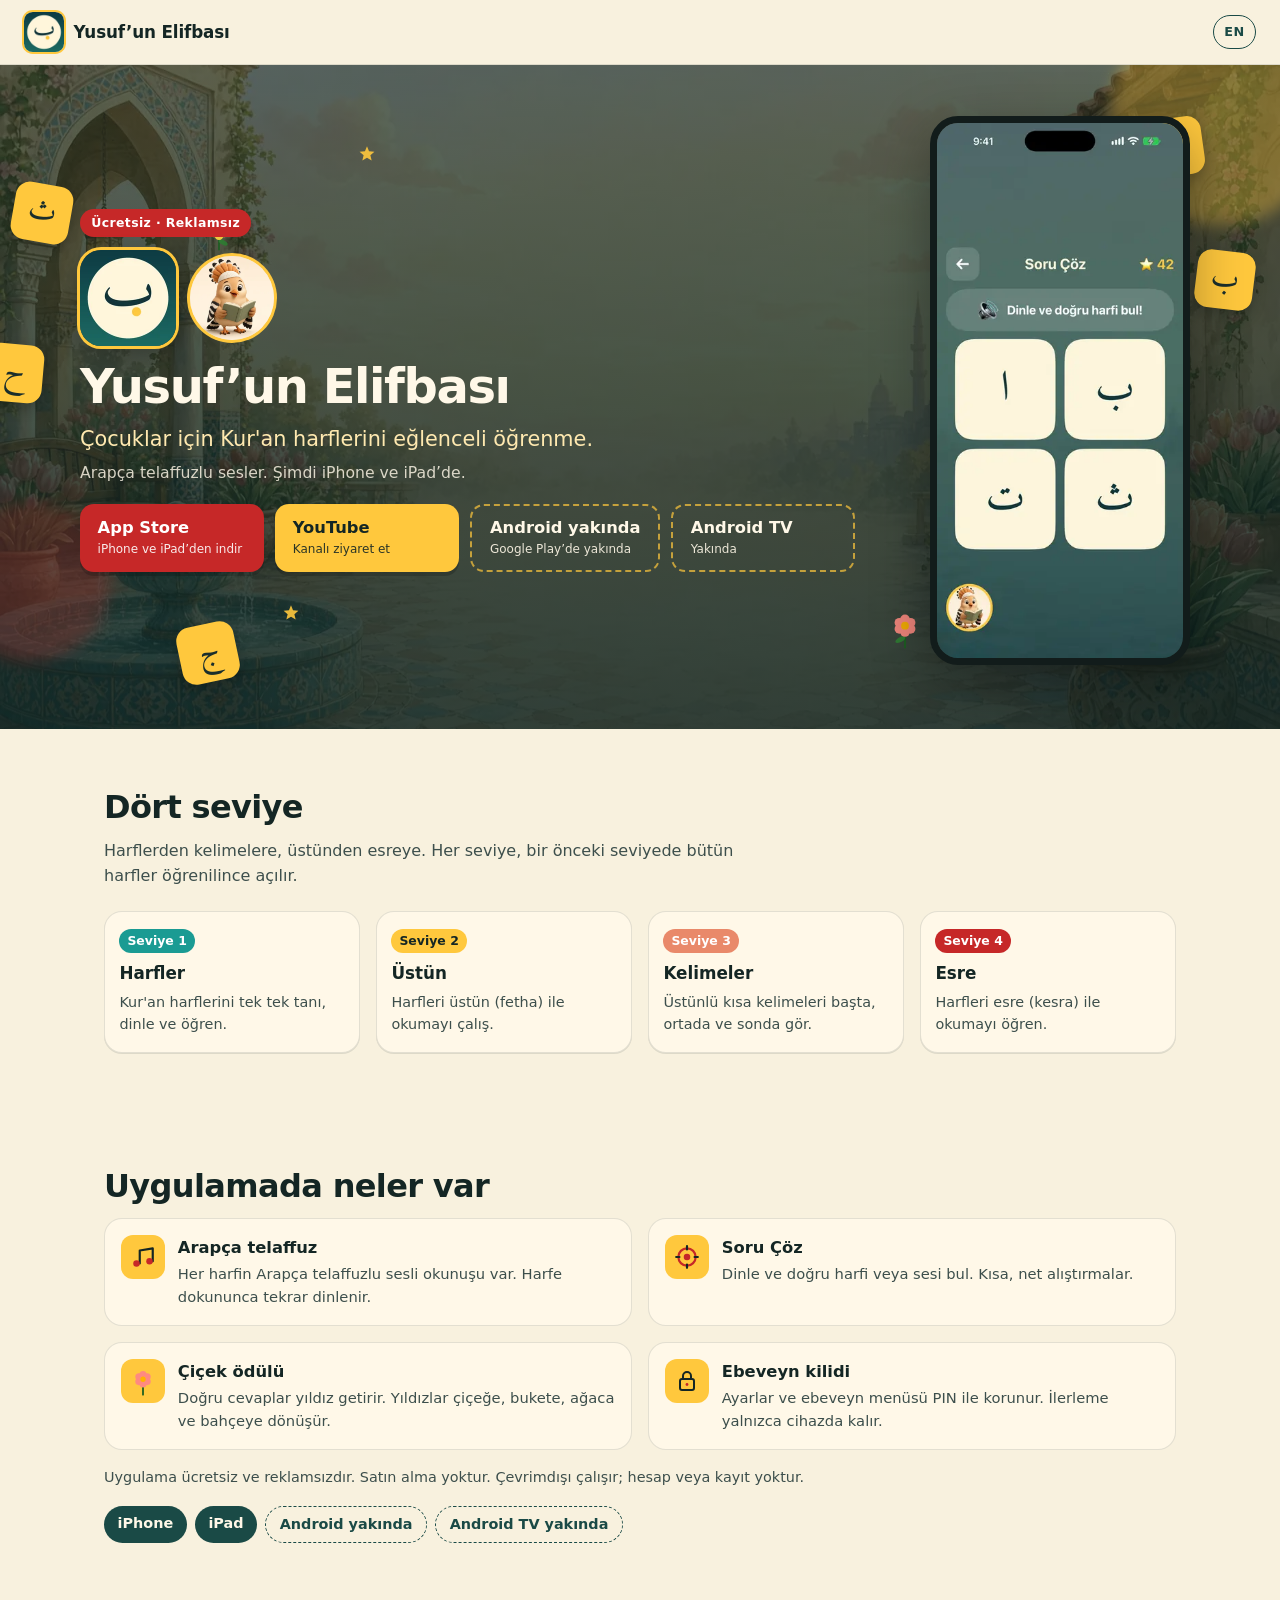
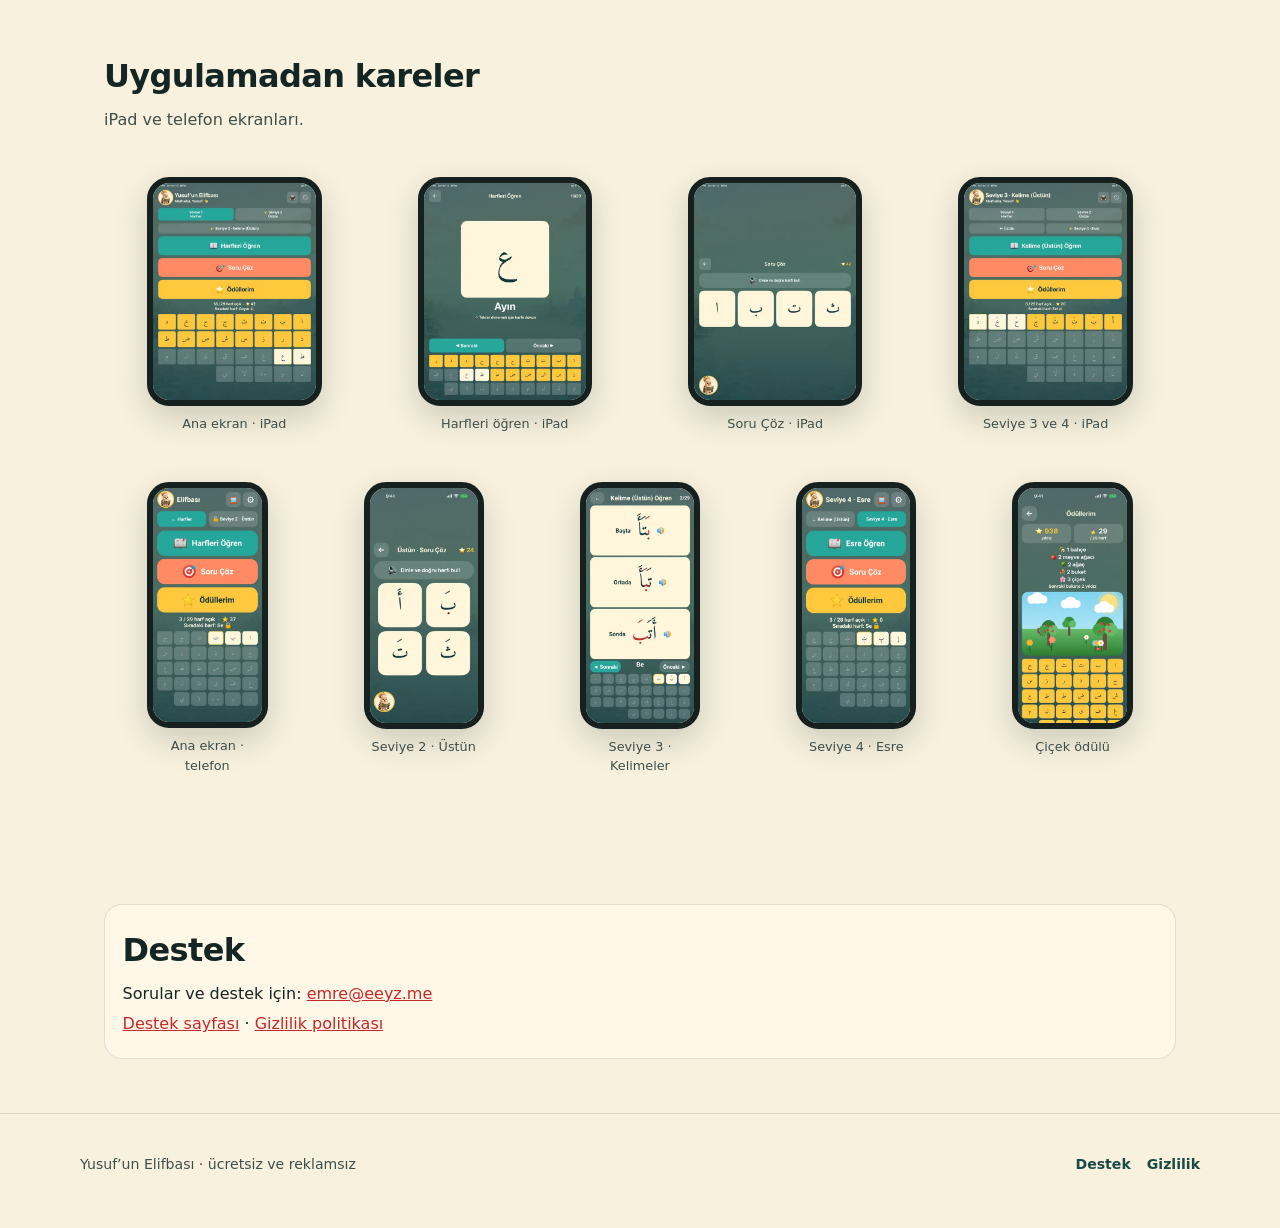
==== commit ab11223f: "Say the next level opens when all letters are learned Replace the Ye-unlock wording with “bütün harf" ====
--- a/index.html
+++ b/index.html
@@ -140,8 +140,8 @@
       <span class="i18n-en">Four levels</span>
     </h2>
     <p class="lede">
-      <span class="i18n-tr">Harflerden kelimelere, üstünden esreye. Her seviye, bir önceki seviyede Ye öğrenilince açılır.</span>
-      <span class="i18n-en">From letters to words, from üstün to esre. The next level unlocks once Ye is learned in the previous one.</span>
+      <span class="i18n-tr">Harflerden kelimelere, üstünden esreye. Her seviye, bir önceki seviyede bütün harfler öğrenilince açılır.</span>
+      <span class="i18n-en">From letters to words, from üstün to esre. The next level unlocks once all letters are learned.</span>
     </p>
     <div class="levels">
       <article class="level">
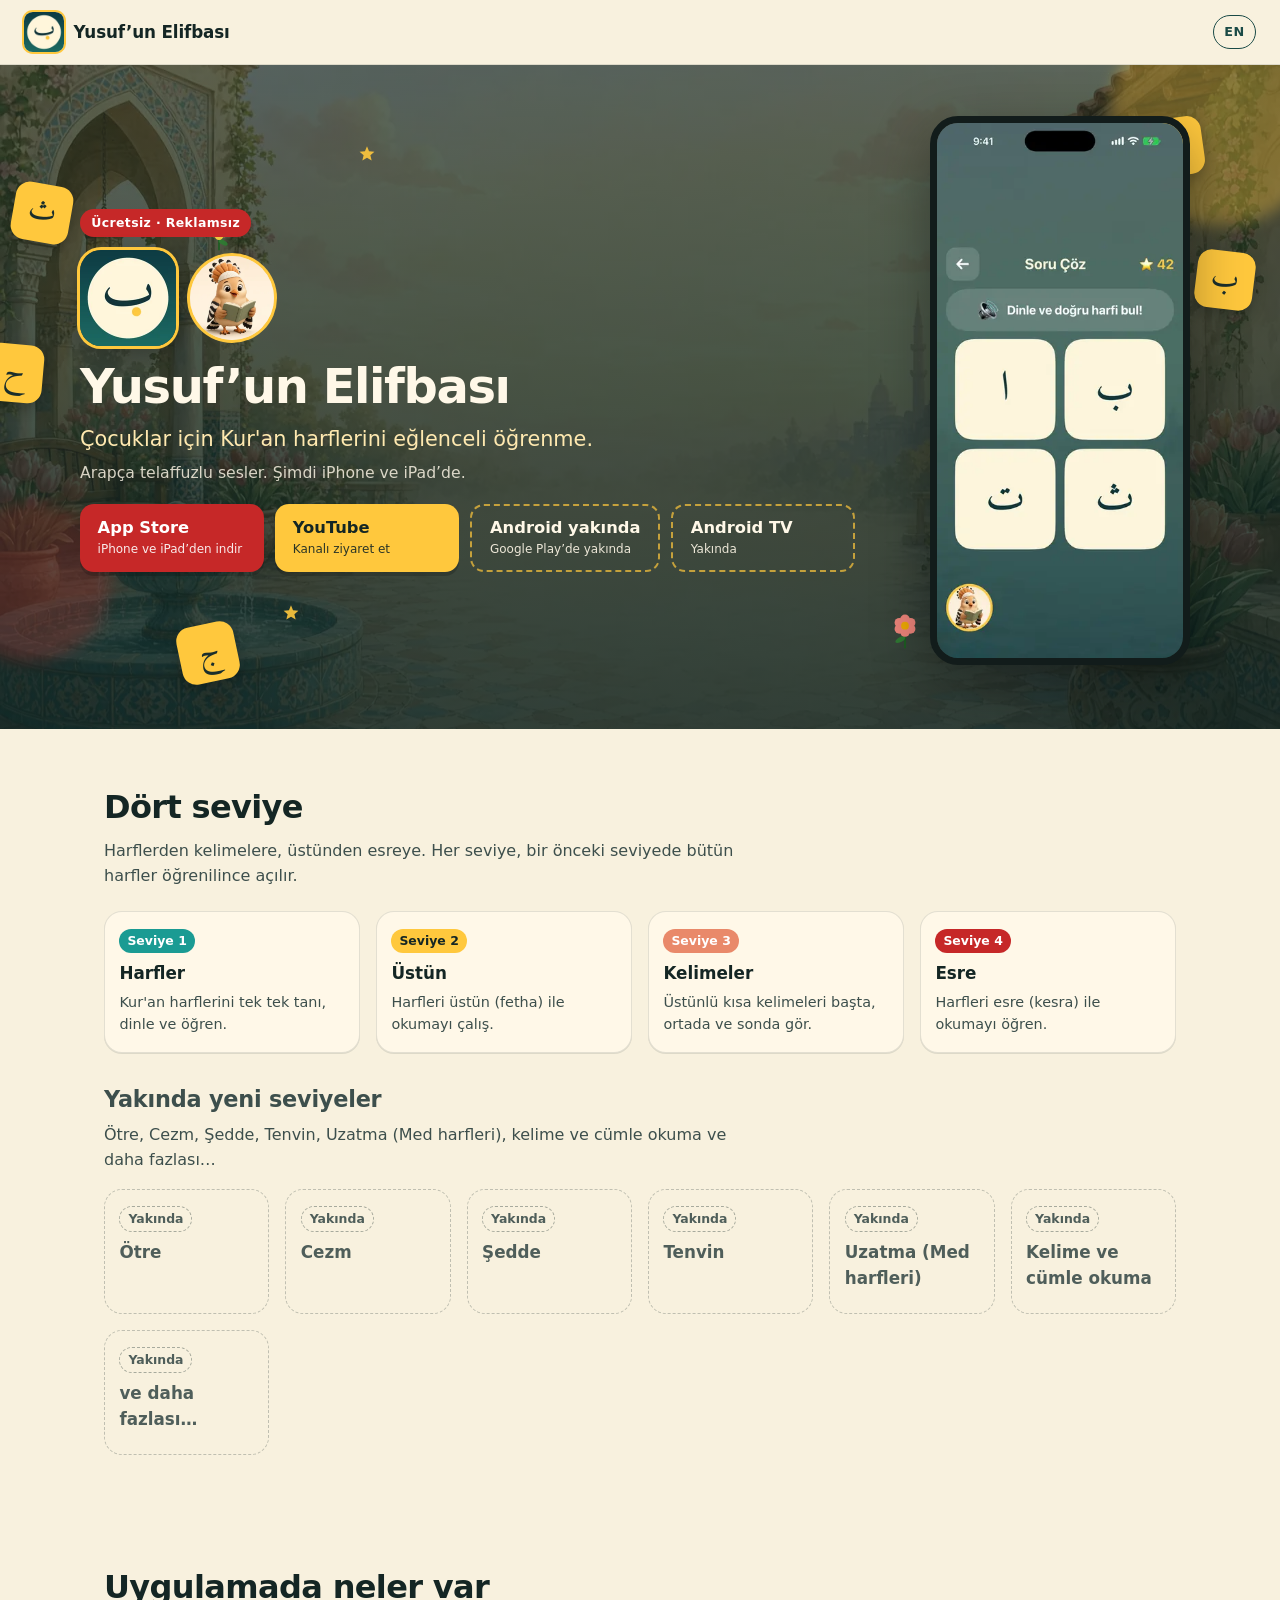
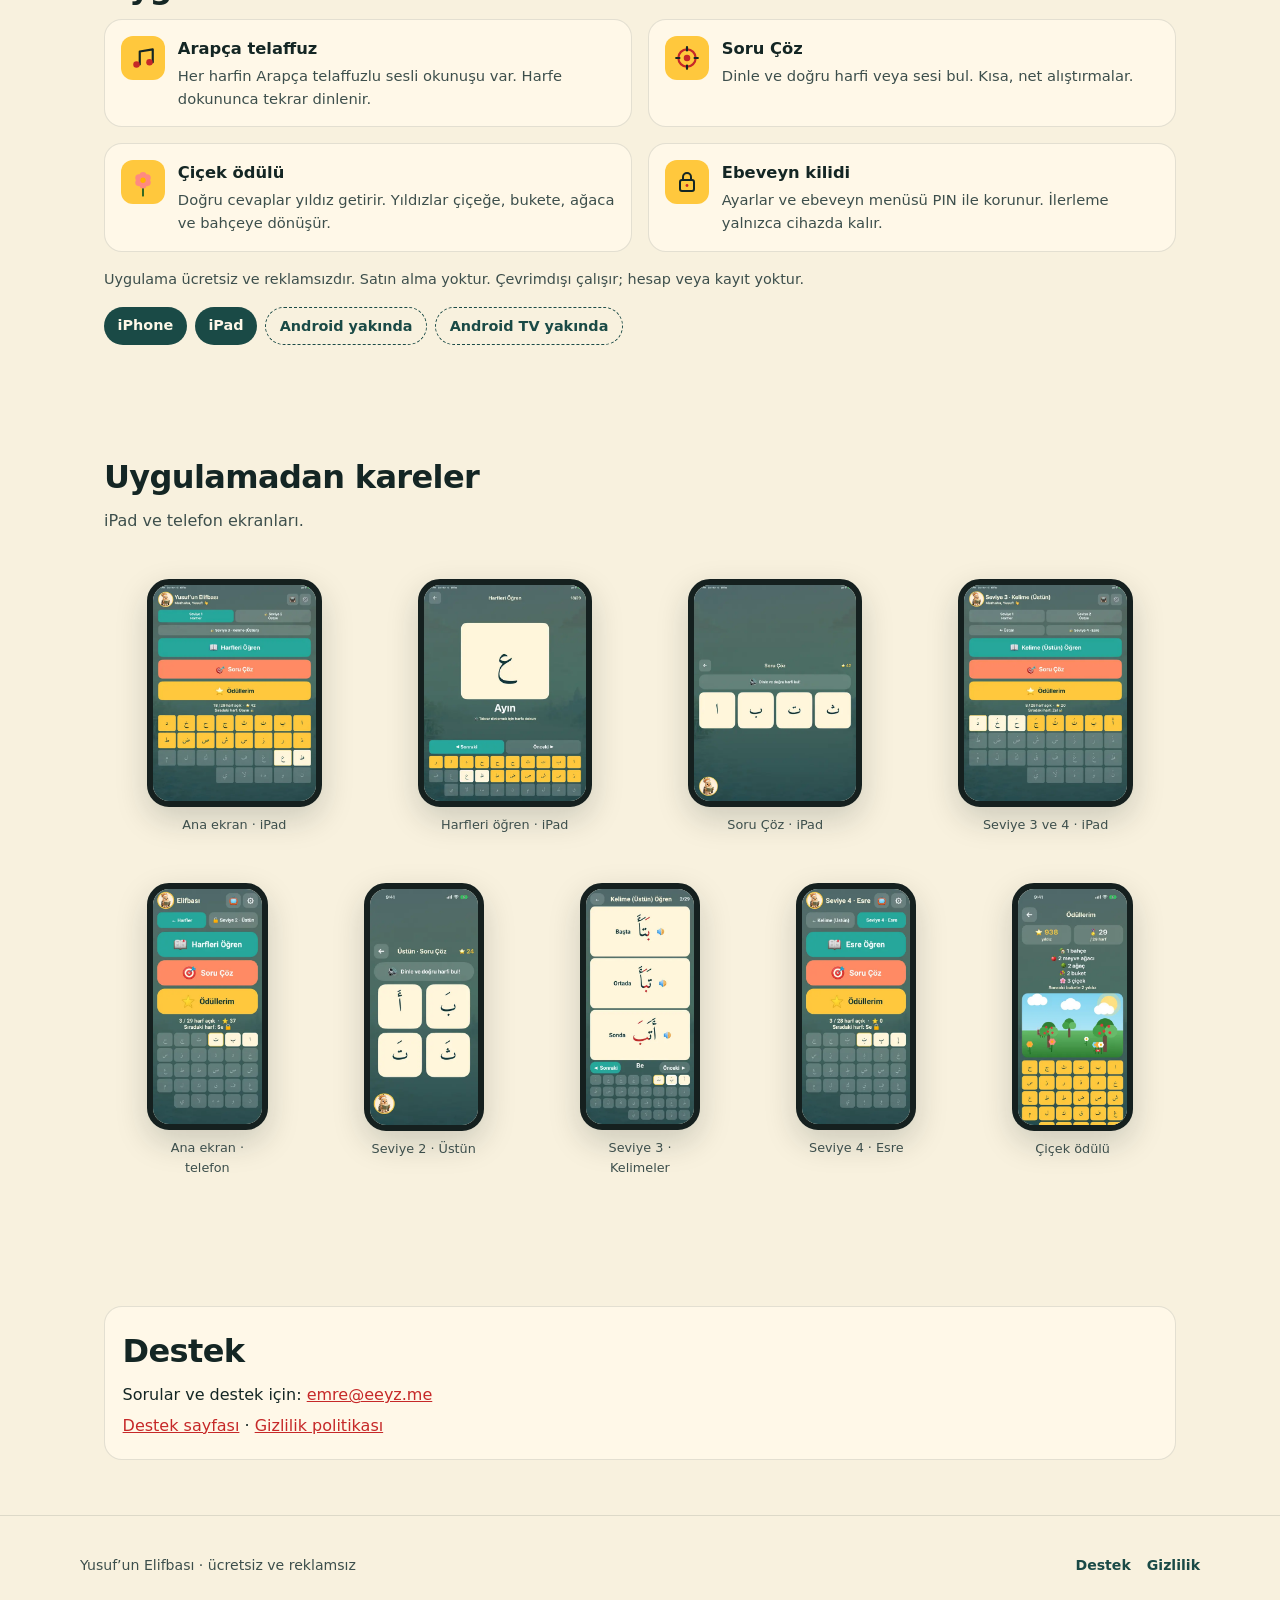
==== commit 908b754f: "Add upcoming levels and unlock wording The next seviye now opens when all letters are learned, not w" ====
--- a/index.html
+++ b/index.html
@@ -183,6 +183,56 @@
         </p>
       </article>
     </div>
+
+    <div class="coming">
+      <h3 class="coming-title">
+        <span class="i18n-tr">Yakında yeni seviyeler</span>
+        <span class="i18n-en">More levels coming soon</span>
+      </h3>
+      <p class="lede coming-lede">
+        <span class="i18n-tr">Ötre, Cezm, Şedde, Tenvin, Uzatma (Med harfleri), kelime ve cümle okuma ve daha fazlası…</span>
+        <span class="i18n-en">More levels coming soon: Ötre, Cezm, Şedde, Tenvin, Uzatma (med letters), reading words and sentences, and more…</span>
+      </p>
+      <div class="levels coming-levels">
+        <article class="level level-soon">
+          <span class="num"><span class="i18n-tr">Yakında</span><span class="i18n-en">Coming soon</span></span>
+          <h3>Ötre</h3>
+        </article>
+        <article class="level level-soon">
+          <span class="num"><span class="i18n-tr">Yakında</span><span class="i18n-en">Coming soon</span></span>
+          <h3>Cezm</h3>
+        </article>
+        <article class="level level-soon">
+          <span class="num"><span class="i18n-tr">Yakında</span><span class="i18n-en">Coming soon</span></span>
+          <h3>Şedde</h3>
+        </article>
+        <article class="level level-soon">
+          <span class="num"><span class="i18n-tr">Yakında</span><span class="i18n-en">Coming soon</span></span>
+          <h3>Tenvin</h3>
+        </article>
+        <article class="level level-soon">
+          <span class="num"><span class="i18n-tr">Yakında</span><span class="i18n-en">Coming soon</span></span>
+          <h3>
+            <span class="i18n-tr">Uzatma (Med harfleri)</span>
+            <span class="i18n-en">Uzatma (med letters)</span>
+          </h3>
+        </article>
+        <article class="level level-soon">
+          <span class="num"><span class="i18n-tr">Yakında</span><span class="i18n-en">Coming soon</span></span>
+          <h3>
+            <span class="i18n-tr">Kelime ve cümle okuma</span>
+            <span class="i18n-en">Reading words and sentences</span>
+          </h3>
+        </article>
+        <article class="level level-soon">
+          <span class="num"><span class="i18n-tr">Yakında</span><span class="i18n-en">Coming soon</span></span>
+          <h3>
+            <span class="i18n-tr">ve daha fazlası…</span>
+            <span class="i18n-en">and more…</span>
+          </h3>
+        </article>
+      </div>
+    </div>
   </section>
 
   <section class="wrap" id="ozellikler">
--- a/assets/style.css
+++ b/assets/style.css
@@ -339,10 +339,34 @@
 }
 .level h3 { margin: 0 0 .3rem; font-size: 1.05rem; }
 .level p { margin: 0; color: var(--ink-soft); font-size: .9rem; }
-.level:nth-child(1) .num { background: var(--teal-btn); color: #fff; }
-.level:nth-child(2) .num { background: var(--gold); }
-.level:nth-child(3) .num { background: var(--coral); color: #fff; }
-.level:nth-child(4) .num { background: var(--red); color: #fff; }
+.levels:not(.coming-levels) .level:nth-child(1) .num { background: var(--teal-btn); color: #fff; }
+.levels:not(.coming-levels) .level:nth-child(2) .num { background: var(--gold); }
+.levels:not(.coming-levels) .level:nth-child(3) .num { background: var(--coral); color: #fff; }
+.levels:not(.coming-levels) .level:nth-child(4) .num { background: var(--red); color: #fff; }
+
+.coming { margin-top: 1.8rem; }
+.coming-title {
+  font-size: clamp(1.15rem, 2.6vw, 1.4rem);
+  letter-spacing: -.01em;
+  margin: 0 0 .4rem;
+  color: var(--ink-soft);
+  font-weight: 750;
+}
+.coming-lede { margin-bottom: 1rem; }
+.level-soon {
+  background: transparent;
+  border: 1.5px dashed rgba(26, 46, 44, 0.28);
+  box-shadow: none;
+  min-height: 0;
+  opacity: .9;
+}
+.level-soon .num {
+  background: transparent;
+  color: var(--ink-soft);
+  border: 1.5px dashed rgba(26, 46, 44, 0.4);
+  font-weight: 700;
+}
+.level-soon h3 { color: var(--ink-soft); font-weight: 700; }
 
 .note {
   margin: 1rem 0 0;
@@ -471,6 +495,7 @@
   .hero-brand img.icon { width: 96px; height: 96px; }
   .mascot { width: 84px; height: 84px; }
   .levels { grid-template-columns: repeat(4, 1fr); gap: 1rem; }
+  .coming-levels { grid-template-columns: repeat(auto-fill, minmax(150px, 1fr)); }
   .features { grid-template-columns: 1fr 1fr; gap: 1rem; }
   .wrap { padding: 3.4rem 1.5rem; }
   .tile-float { width: 58px; height: 58px; font-size: 1.9rem; }
